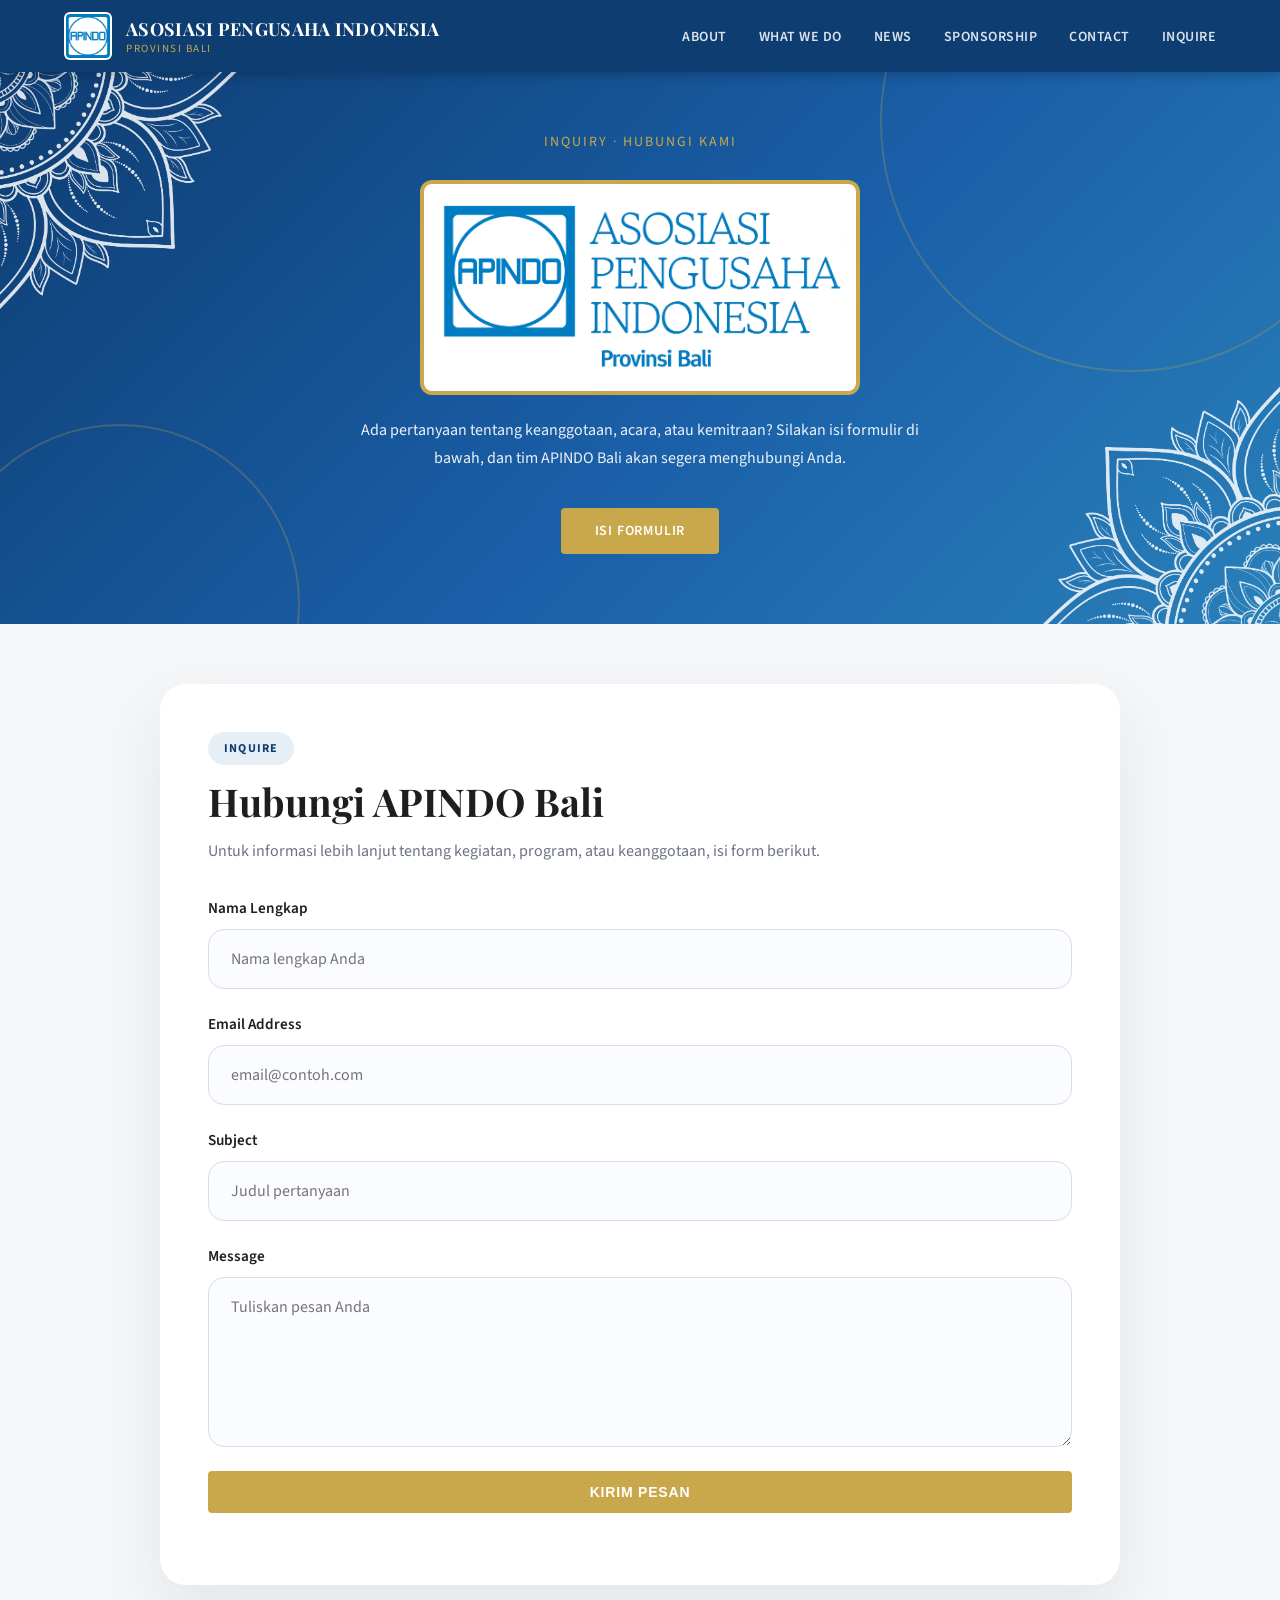
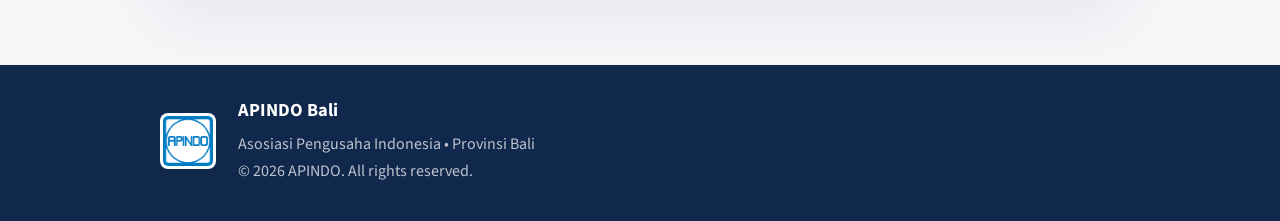
==== Inquire Page/index.html @ 04e13417 "inquire stuff" ====
<!DOCTYPE html>
<html lang="id">
  <head>
    <meta charset="UTF-8" />
    <meta name="viewport" content="width=device-width, initial-scale=1.0" />
    <title>APINDO Inquiry</title>
    <link rel="preconnect" href="https://fonts.googleapis.com" />
    <link rel="preconnect" href="https://fonts.gstatic.com" crossorigin />
    <link href="https://fonts.googleapis.com/css2?family=Playfair+Display:wght@600;700&family=Source+Sans+3:wght@300;400;600&display=swap" rel="stylesheet" />
    <link rel="stylesheet" href="style.css" />
  </head>
  <body>
    <nav>
      <a href="../Landing Page/index.html" class="nav-logo">
        <img src="../Asset/logo.png" alt="APINDO Logo" class="logo-img" />
        <div class="nav-name">
          <span>ASOSIASI PENGUSAHA INDONESIA</span>
          <span>Provinsi Bali</span>
        </div>
      </a>

      <ul class="nav-links">
        <li><a href="../Landing Page/index.html#about">About</a></li>
        <li><a href="../Landing Page/index.html#what-we-do">What We Do</a></li>
        <li><a href="../Landing Page/index.html#news">News</a></li>
        <li><a href="../SponsorshipPage/index.html">Sponsorship</a></li>
        <li><a href="../Landing Page/index.html#contact">Contact</a></li>
        <li><a href="../Inquire Page/index.html">Inquire</a></li>
      </ul>

      <div class="hamburger" onclick="toggleMenu()" aria-label="Toggle menu">
        <span></span><span></span><span></span>
      </div>
    </nav>

    <div class="mobile-menu" id="mobileMenu">
      <a href="../Landing Page/index.html#about" onclick="toggleMenu()">About</a>
      <a href="../Landing Page/index.html#what-we-do" onclick="toggleMenu()">What We Do</a>
      <a href="../Landing Page/index.html#news" onclick="toggleMenu()">News</a>
      <a href="../SponsorshipPage/index.html" onclick="toggleMenu()">Sponsorship</a>
      <a href="#contact" onclick="toggleMenu()">Contact</a>
    </div>

    <section class="hero">
      <img src="../Asset/flower_corner.png" alt="" class="flower-corner flower-corner-top" />
      <img src="../Asset/flower_corner.png" alt="" class="flower-corner flower-corner-bottom" />

      <div class="hero-inner">
        <p class="tagline">Inquiry · Hubungi Kami</p>
        <img src="../Asset/fullLogo_whitebg.png" alt="APINDO Logo" class="hero-logo" />

        <p class="desc">
          Ada pertanyaan tentang keanggotaan, acara, atau kemitraan? Silakan isi formulir di bawah,
          dan tim APINDO Bali akan segera menghubungi Anda.
        </p>

        <a href="#contact" class="btn btn-gold">Isi Formulir</a>
      </div>
    </section>

    <section class="contact-section" id="contact">
      <div class="contact-shell">
        <div class="contact-card">
          <p class="section-label">Inquire</p>
          <h2>Hubungi APINDO Bali</h2>
          <p class="intro">
            Untuk informasi lebih lanjut tentang kegiatan, program, atau keanggotaan, isi form berikut.
          </p>

          <form id="inquire-form" class="inquire-form" novalidate>
            <div class="field-row">
              <label for="full-name">Nama Lengkap</label>
              <input type="text" id="full-name" name="fullName" placeholder="Nama lengkap Anda" required />
            </div>

            <div class="field-row">
              <label for="email">Email Address</label>
              <input type="email" id="email" name="email" placeholder="email@contoh.com" required />
            </div>

            <div class="field-row">
              <label for="subject">Subject</label>
              <input type="text" id="subject" name="subject" placeholder="Judul pertanyaan" required />
            </div>

            <div class="field-row">
              <label for="message">Message</label>
              <textarea id="message" name="message" placeholder="Tuliskan pesan Anda" rows="6" required></textarea>
            </div>

            <button type="submit" class="btn btn-gold">Kirim Pesan</button>
            <p id="form-response" class="form-response" aria-live="polite"></p>
          </form>
        </div>
      </div>
    </section>

    <footer>
      <div class="footer-inner">
        <img src="../Asset/logo.png" alt="APINDO Logo" class="footer-logo" />
        <div>
          <h3>APINDO Bali</h3>
          <p>Asosiasi Pengusaha Indonesia • Provinsi Bali</p>
          <p>© 2026 APINDO. All rights reserved.</p>
        </div>
      </div>
    </footer>

    <script src="script.js"></script>
  </body>
</html>
---- Inquire Page/style.css ----
/* ── RESET & VARIABLES ── */
*, *::before, *::after { box-sizing: border-box; margin: 0; padding: 0; }

:root {
  --blue:    #1a5fa8;
  --blue-dk: #0e3d72;
  --gold:    #c9a84c;
  --bg:      #ffffff;
  --gray:    #f5f6f8;
  --text:    #1e1e1e;
  --muted:   #6b7280;
  --nav-h:   72px;
}

html { scroll-behavior: smooth; }

body {
  font-family: 'Source Sans 3', sans-serif;
  color: var(--text);
  background: var(--bg);
  overflow-x: hidden;
}

img { display: block; width: 100%; height: auto; }
a { text-decoration: none; color: inherit; }

/* ── NAVBAR ── */
nav {
  position: sticky;
  top: 0;
  z-index: 100;
  background: var(--blue-dk);
  height: var(--nav-h);
  display: flex;
  align-items: center;
  justify-content: space-between;
  padding: 0 5%;
  box-shadow: 0 2px 12px rgba(0,0,0,.25);
}

.nav-logo {
  display: flex;
  align-items: center;
  gap: 14px;
}

.logo-img {
  width: 48px;
  height: 48px;
  background: #fff;
  border-radius: 6px;
  object-fit: contain;
  padding: 2px;
}

.nav-name {
  display: flex;
  flex-direction: column;
}

.nav-name span:first-child {
  font-family: 'Playfair Display', serif;
  font-size: 18px;
  font-weight: 700;
  color: #fff;
  letter-spacing: .3px;
}

.nav-name span:last-child {
  font-size: 11px;
  color: var(--gold);
  letter-spacing: 1.5px;
  text-transform: uppercase;
}

.nav-links {
  display: flex;
  gap: 32px;
  list-style: none;
}

.nav-links a {
  color: rgba(255,255,255,.85);
  font-size: 14px;
  font-weight: 600;
  letter-spacing: .5px;
  text-transform: uppercase;
  transition: color .2s;
}

.nav-links a:hover { color: var(--gold); }

.hamburger {
  display: none;
  flex-direction: column;
  gap: 5px;
  cursor: pointer;
  padding: 6px;
}

.hamburger span {
  display: block;
  width: 24px;
  height: 2px;
  background: #fff;
  border-radius: 2px;
  transition: .3s;
}

.mobile-menu {
  display: none;
  flex-direction: column;
  gap: 16px;
  padding: 16px 5%;
  background: var(--blue-dk);
}

.mobile-menu a {
  color: #fff;
  font-weight: 600;
  text-transform: uppercase;
}

.mobile-menu.open { display: flex; }

/* ── HERO / HEADER BANNER ── */
.hero {
  background: linear-gradient(135deg, var(--blue-dk) 0%, var(--blue) 55%, #2980b9 100%);
  padding: 60px 5% 70px;
  text-align: center;
  position: relative;
  overflow: hidden;
}

.hero::before, .hero::after {
  content: '';
  position: absolute;
  border-radius: 50%;
  border: 2px solid rgba(201,168,76,.25);
}

.hero::before {
  width: 500px;
  height: 500px;
  top: -200px;
  right: -100px;
  animation: hero-ring-float 7s ease-in-out infinite;
}

.hero::after {
  width: 360px;
  height: 360px;
  bottom: -160px;
  left: -60px;
  animation: hero-ring-pulse 6s ease-in-out infinite;
}

.hero-inner {
  position: relative;
  z-index: 1;
  max-width: 700px;
  margin: 0 auto;
}

.flower-corner {
  position: absolute;
  width: 300px;
  pointer-events: none;
  opacity: 0.85;
}

.flower-corner-top { top: -20px; left: -20px; }

.flower-corner-bottom {
  bottom: -20px;
  right: -20px;
  transform: rotate(180deg);
}

.hero-logo {
  width: 440px;
  max-width: 100%;
  height: auto;
  background: #fff;
  border: 4px solid var(--gold);
  border-radius: 12px;
  object-fit: contain;
  padding: 4px;
  margin: 0 auto 22px;
}

.hero p.tagline {
  font-size: 14px;
  color: var(--gold);
  letter-spacing: 2px;
  text-transform: uppercase;
  margin-bottom: 28px;
}

.hero p.desc {
  font-size: 16px;
  color: rgba(255,255,255,.92);
  line-height: 1.7;
  max-width: 580px;
  margin: 0 auto 36px;
}

.btn {
  display: inline-block;
  padding: 13px 34px;
  border-radius: 4px;
  font-size: 14px;
  font-weight: 600;
  letter-spacing: .8px;
  text-transform: uppercase;
  transition: all .22s;
  cursor: pointer;
  border: none;
}

.btn-gold {
  background: var(--gold);
  color: #fff;
}

.btn-gold:hover {
  background: #a8853a;
  transform: translateY(-2px);
  box-shadow: 0 6px 18px rgba(0,0,0,.2);
}

/* ── CONTACT FORM SECTION ── */
.contact-section {
  padding: 60px 5% 80px;
  background: var(--gray);
}

.contact-shell {
  max-width: 960px;
  margin: 0 auto;
}

.contact-card {
  background: #fff;
  border-radius: 26px;
  box-shadow: 0 28px 60px rgba(32, 54, 89, 0.08);
  padding: 48px;
}

.section-label {
  display: inline-flex;
  padding: 8px 16px;
  border-radius: 999px;
  background: rgba(26,95,168,.1);
  color: var(--blue-dk);
  font-size: 12px;
  font-weight: 700;
  letter-spacing: .1em;
  text-transform: uppercase;
  margin-bottom: 16px;
}

.contact-card h2 {
  font-family: 'Playfair Display', serif;
  font-size: clamp(2rem, 3vw, 2.75rem);
  margin-bottom: 16px;
  line-height: 1.05;
}

.intro {
  max-width: 680px;
  color: var(--muted);
  line-height: 1.75;
  margin-bottom: 32px;
}

.inquire-form {
  display: grid;
  gap: 24px;
}

.field-row {
  display: grid;
  gap: 10px;
}

.inquire-form label {
  font-size: 0.95rem;
  font-weight: 600;
  color: var(--text);
}

.inquire-form input,
.inquire-form textarea {
  width: 100%;
  border: 1px solid #d9dbe8;
  border-radius: 16px;
  padding: 18px 22px;
  font: inherit;
  color: var(--text);
  background: #fbfcff;
}

.inquire-form input:focus,
.inquire-form textarea:focus {
  outline: none;
  border-color: var(--blue);
  box-shadow: 0 0 0 4px rgba(26,95,168,.12);
}

.inquire-form textarea {
  min-height: 170px;
  resize: vertical;
}

.form-response {
  font-size: 0.95rem;
}

.form-response.success { color: #0f6f3d; }

.form-response.error { color: #b02a37; }

footer {
  background: #11284d;
  color: #fff;
  padding: 32px 5% 36px;
}

.footer-inner {
  max-width: 960px;
  margin: 0 auto;
  display: flex;
  align-items: center;
  gap: 22px;
}

.footer-logo {
  width: 56px;
  height: 56px;
  background: #fff;
  border-radius: 8px;
  object-fit: contain;
  padding: 3px;
}

footer h3 {
  margin-bottom: 8px;
  font-size: 1.15rem;
}

footer p { color: rgba(255,255,255,.72); line-height: 1.7; }

@media (max-width: 840px) {
  nav { padding: 0 4%; }
  .nav-links { gap: 18px; }
  .hero { padding: 50px 4% 60px; }
  .hero::before { width: 420px; height: 420px; top: -180px; right: -90px; }
  .hero::after { width: 300px; height: 300px; bottom: -140px; left: -50px; }
  .footer-inner { flex-direction: column; align-items: flex-start; }
}

@media (max-width: 720px) {
  .hamburger { display: flex; }
  .nav-links { display: none; }
  .hero { padding: 44px 4% 50px; }
  .hero p.desc { font-size: 15px; }
  .hero-logo { width: 100%; max-width: 360px; }
  .contact-card { padding: 30px 22px; }
  .btn { width: 100%; text-align: center; }
  .contact-section { padding: 40px 4% 60px; }
}

@keyframes hero-ring-float {
  0%, 100% { transform: translateY(0) scale(1); }
  50% { transform: translateY(12px) scale(1.02); }
}

@keyframes hero-ring-pulse {
  0%, 100% { transform: scale(1); opacity: .85; }
  50% { transform: scale(1.04); opacity: .7; }
}
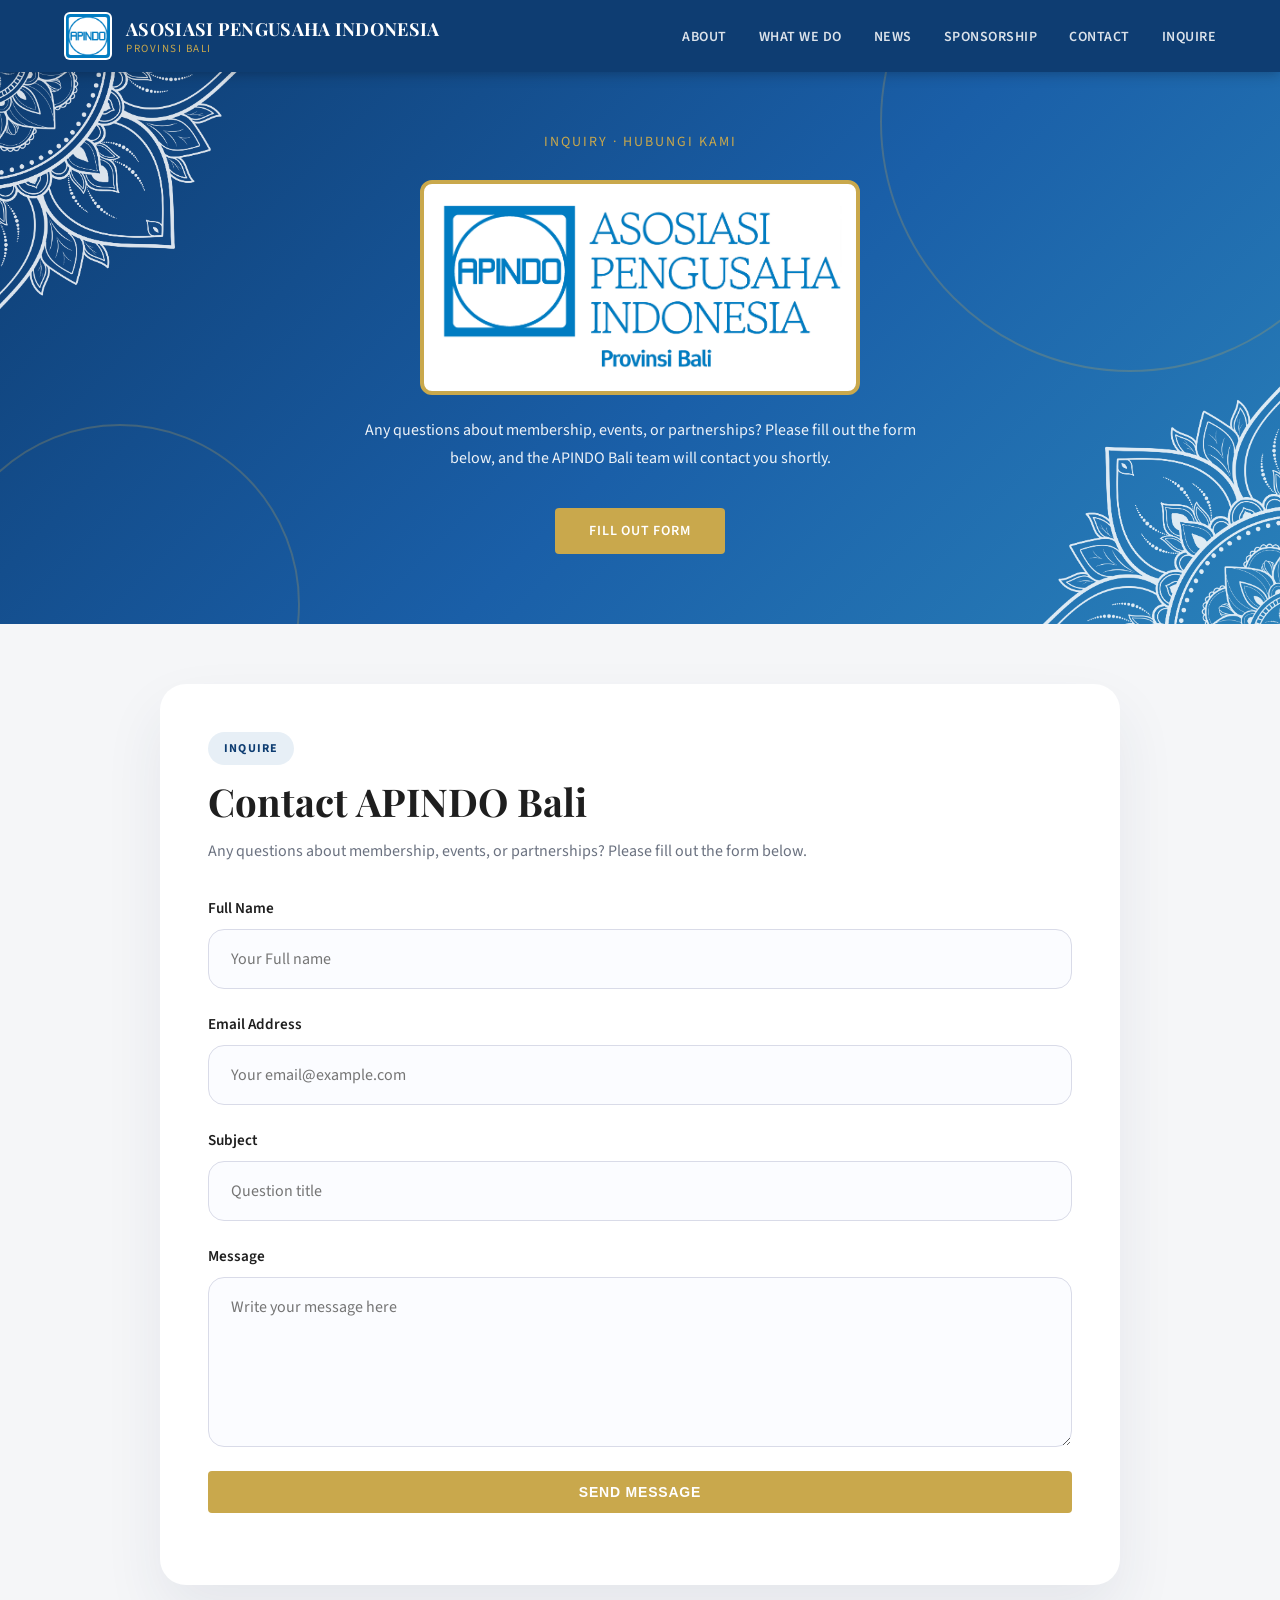
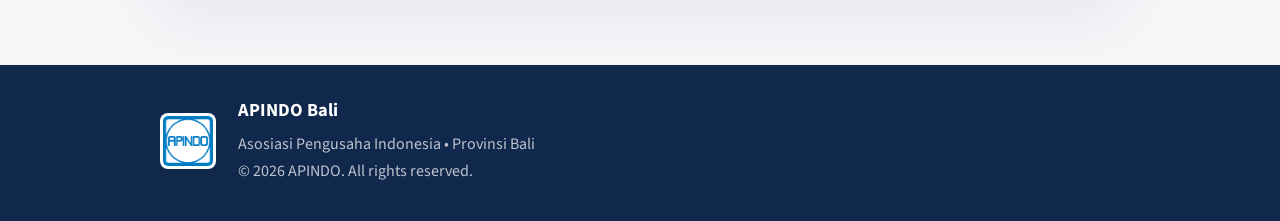
==== commit dabb8595: "Update index.html" ====
--- a/Inquire Page/index.html
+++ b/Inquire Page/index.html
@@ -50,11 +50,11 @@
         <img src="../Asset/fullLogo_whitebg.png" alt="APINDO Logo" class="hero-logo" />
 
         <p class="desc">
-          Ada pertanyaan tentang keanggotaan, acara, atau kemitraan? Silakan isi formulir di bawah,
-          dan tim APINDO Bali akan segera menghubungi Anda.
+          Any questions about membership, events, or partnerships? Please fill out the form below,
+          and the APINDO Bali team will contact you shortly.
         </p>
 
-        <a href="#contact" class="btn btn-gold">Isi Formulir</a>
+        <a href="#contact" class="btn btn-gold">Fill Out Form</a>
       </div>
     </section>
 
@@ -62,33 +62,33 @@
       <div class="contact-shell">
         <div class="contact-card">
           <p class="section-label">Inquire</p>
-          <h2>Hubungi APINDO Bali</h2>
+          <h2>Contact APINDO Bali</h2>
           <p class="intro">
-            Untuk informasi lebih lanjut tentang kegiatan, program, atau keanggotaan, isi form berikut.
+            Any questions about membership, events, or partnerships? Please fill out the form below.
           </p>
 
           <form id="inquire-form" class="inquire-form" novalidate>
             <div class="field-row">
-              <label for="full-name">Nama Lengkap</label>
-              <input type="text" id="full-name" name="fullName" placeholder="Nama lengkap Anda" required />
+              <label for="full-name">Full Name</label>
+              <input type="text" id="full-name" name="fullName" placeholder="Your Full name" required />
             </div>
 
             <div class="field-row">
               <label for="email">Email Address</label>
-              <input type="email" id="email" name="email" placeholder="email@contoh.com" required />
+              <input type="email" id="email" name="email" placeholder="Your email@example.com" required />
             </div>
 
             <div class="field-row">
               <label for="subject">Subject</label>
-              <input type="text" id="subject" name="subject" placeholder="Judul pertanyaan" required />
+              <input type="text" id="subject" name="subject" placeholder="Question title" required />
             </div>
 
             <div class="field-row">
               <label for="message">Message</label>
-              <textarea id="message" name="message" placeholder="Tuliskan pesan Anda" rows="6" required></textarea>
+              <textarea id="message" name="message" placeholder="Write your message here" rows="6" required></textarea>
             </div>
 
-            <button type="submit" class="btn btn-gold">Kirim Pesan</button>
+            <button type="submit" class="btn btn-gold">Send Message</button>
             <p id="form-response" class="form-response" aria-live="polite"></p>
           </form>
         </div>
